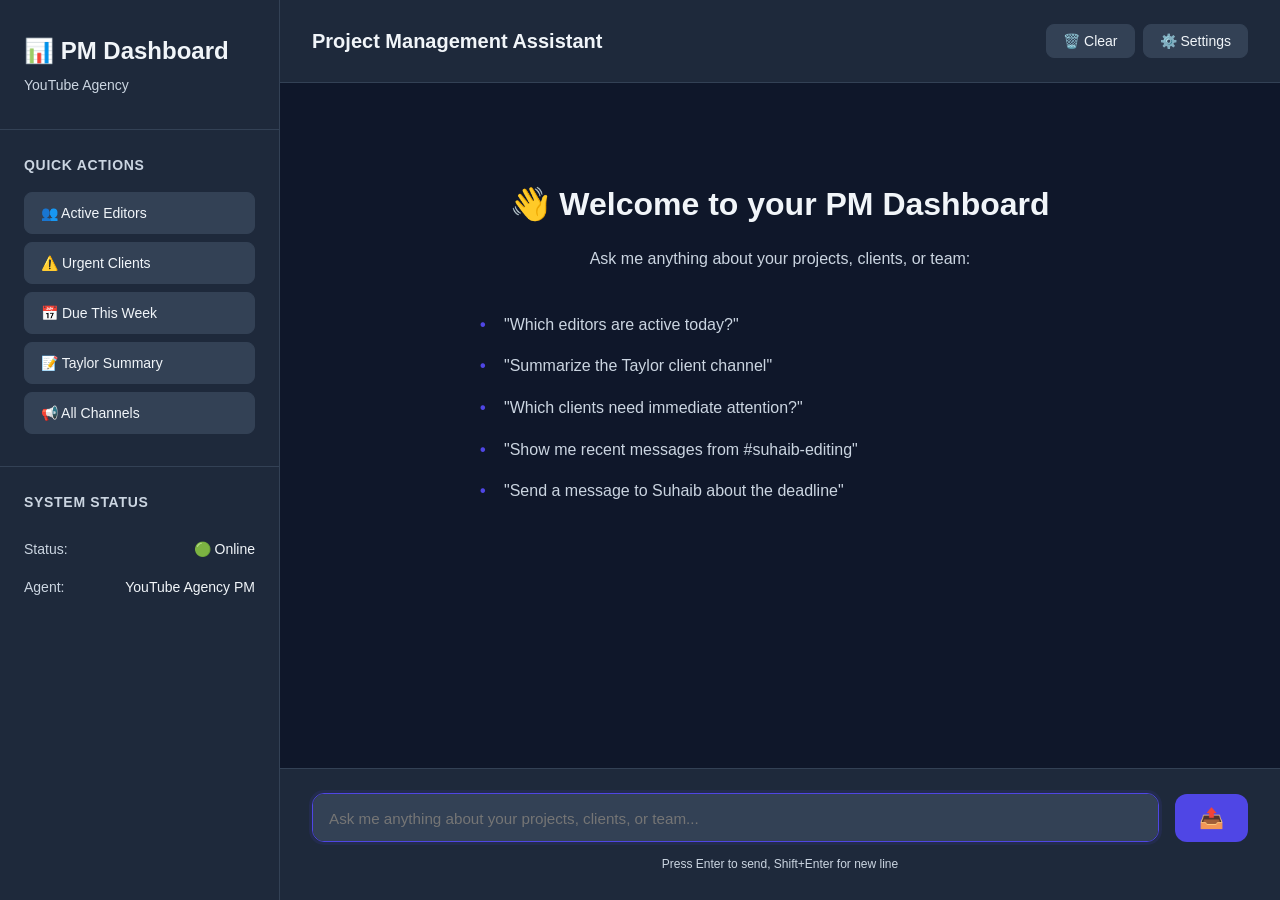
==== static/index.html @ f1010a76 "Initial commit: YouTube Agency PM Agent with web dashboard - DOEBI architecture (Directives, Orchest" ====
<!DOCTYPE html>
<html lang="en">
<head>
    <meta charset="UTF-8">
    <meta name="viewport" content="width=device-width, initial-scale=1.0">
    <title>YouTube Agency PM Dashboard</title>
    <link rel="stylesheet" href="/static/css/style.css">
</head>
<body>
    <div class="dashboard-container">
        <!-- Sidebar -->
        <div class="sidebar">
            <div class="logo">
                <h1>📊 PM Dashboard</h1>
                <p class="subtitle">YouTube Agency</p>
            </div>

            <div class="quick-actions">
                <h3>Quick Actions</h3>
                <button class="action-btn" onclick="quickQuery('Which editors are active today?')">
                    👥 Active Editors
                </button>
                <button class="action-btn" onclick="quickQuery('Which clients need immediate attention?')">
                    ⚠️ Urgent Clients
                </button>
                <button class="action-btn" onclick="quickQuery('Show me all projects due this week')">
                    📅 Due This Week
                </button>
                <button class="action-btn" onclick="quickQuery('Summarize Taylor client channel')">
                    📝 Taylor Summary
                </button>
                <button class="action-btn" onclick="quickQuery('List all channels')">
                    📢 All Channels
                </button>
            </div>

            <div class="stats">
                <h3>System Status</h3>
                <div class="stat-item">
                    <span class="stat-label">Status:</span>
                    <span class="stat-value" id="system-status">🟢 Online</span>
                </div>
                <div class="stat-item">
                    <span class="stat-label">Agent:</span>
                    <span class="stat-value">YouTube Agency PM</span>
                </div>
            </div>
        </div>

        <!-- Main Content -->
        <div class="main-content">
            <!-- Header -->
            <div class="header">
                <h2>Project Management Assistant</h2>
                <div class="header-actions">
                    <button class="icon-btn" onclick="clearChat()" title="Clear Chat">
                        🗑️ Clear
                    </button>
                    <button class="icon-btn" onclick="toggleSettings()" title="Settings">
                        ⚙️ Settings
                    </button>
                </div>
            </div>

            <!-- Chat Container -->
            <div class="chat-container" id="chat-container">
                <div class="welcome-message">
                    <h2>👋 Welcome to your PM Dashboard</h2>
                    <p>Ask me anything about your projects, clients, or team:</p>
                    <ul>
                        <li>"Which editors are active today?"</li>
                        <li>"Summarize the Taylor client channel"</li>
                        <li>"Which clients need immediate attention?"</li>
                        <li>"Show me recent messages from #suhaib-editing"</li>
                        <li>"Send a message to Suhaib about the deadline"</li>
                    </ul>
                </div>
            </div>

            <!-- Input Area -->
            <div class="input-container">
                <form id="chat-form" onsubmit="sendMessage(event)">
                    <textarea
                        id="message-input"
                        placeholder="Ask me anything about your projects, clients, or team..."
                        rows="1"
                        autofocus
                    ></textarea>
                    <button type="submit" id="send-btn" class="send-btn">
                        <span id="send-icon">📤</span>
                    </button>
                </form>
                <div class="input-footer">
                    <small>Press Enter to send, Shift+Enter for new line</small>
                </div>
            </div>
        </div>
    </div>

    <!-- Settings Modal -->
    <div id="settings-modal" class="modal">
        <div class="modal-content">
            <div class="modal-header">
                <h2>Settings</h2>
                <button class="close-btn" onclick="toggleSettings()">×</button>
            </div>
            <div class="modal-body">
                <div class="setting-item">
                    <label for="api-key">API Key:</label>
                    <input type="password" id="api-key" placeholder="Enter your API key">
                </div>
                <div class="setting-item">
                    <label for="client-name">Client Name:</label>
                    <input type="text" id="client-name" value="youtube_agency" readonly>
                </div>
                <div class="setting-item">
                    <label>
                        <input type="checkbox" id="auto-scroll" checked>
                        Auto-scroll to latest message
                    </label>
                </div>
            </div>
            <div class="modal-footer">
                <button class="btn-secondary" onclick="toggleSettings()">Cancel</button>
                <button class="btn-primary" onclick="saveSettings()">Save</button>
            </div>
        </div>
    </div>

    <script src="/static/js/app.js"></script>
</body>
</html>
---- static/css/style.css ----
/* Reset and Base Styles */
* {
    margin: 0;
    padding: 0;
    box-sizing: border-box;
}

:root {
    --primary-color: #4f46e5;
    --primary-hover: #4338ca;
    --secondary-color: #64748b;
    --bg-primary: #0f172a;
    --bg-secondary: #1e293b;
    --bg-tertiary: #334155;
    --text-primary: #f1f5f9;
    --text-secondary: #cbd5e1;
    --border-color: #334155;
    --success-color: #10b981;
    --warning-color: #f59e0b;
    --error-color: #ef4444;
    --shadow: 0 4px 6px -1px rgb(0 0 0 / 0.1);
}

body {
    font-family: -apple-system, BlinkMacSystemFont, 'Segoe UI', Roboto, 'Helvetica Neue', Arial, sans-serif;
    background: var(--bg-primary);
    color: var(--text-primary);
    line-height: 1.6;
    overflow: hidden;
}

/* Dashboard Layout */
.dashboard-container {
    display: flex;
    height: 100vh;
}

/* Sidebar */
.sidebar {
    width: 280px;
    background: var(--bg-secondary);
    border-right: 1px solid var(--border-color);
    display: flex;
    flex-direction: column;
    overflow-y: auto;
}

.logo {
    padding: 2rem 1.5rem;
    border-bottom: 1px solid var(--border-color);
}

.logo h1 {
    font-size: 1.5rem;
    margin-bottom: 0.25rem;
}

.subtitle {
    color: var(--text-secondary);
    font-size: 0.875rem;
}

.quick-actions {
    padding: 1.5rem;
    border-bottom: 1px solid var(--border-color);
}

.quick-actions h3 {
    font-size: 0.875rem;
    text-transform: uppercase;
    color: var(--text-secondary);
    margin-bottom: 1rem;
    font-weight: 600;
    letter-spacing: 0.05em;
}

.action-btn {
    width: 100%;
    padding: 0.75rem 1rem;
    margin-bottom: 0.5rem;
    background: var(--bg-tertiary);
    border: 1px solid var(--border-color);
    color: var(--text-primary);
    border-radius: 0.5rem;
    cursor: pointer;
    text-align: left;
    font-size: 0.875rem;
    transition: all 0.2s;
}

.action-btn:hover {
    background: var(--primary-color);
    border-color: var(--primary-color);
    transform: translateY(-1px);
}

.stats {
    padding: 1.5rem;
    flex-grow: 1;
}

.stats h3 {
    font-size: 0.875rem;
    text-transform: uppercase;
    color: var(--text-secondary);
    margin-bottom: 1rem;
    font-weight: 600;
    letter-spacing: 0.05em;
}

.stat-item {
    display: flex;
    justify-content: space-between;
    padding: 0.5rem 0;
    font-size: 0.875rem;
}

.stat-label {
    color: var(--text-secondary);
}

.stat-value {
    color: var(--text-primary);
    font-weight: 500;
}

/* Main Content */
.main-content {
    flex: 1;
    display: flex;
    flex-direction: column;
    overflow: hidden;
}

.header {
    padding: 1.5rem 2rem;
    background: var(--bg-secondary);
    border-bottom: 1px solid var(--border-color);
    display: flex;
    justify-content: space-between;
    align-items: center;
}

.header h2 {
    font-size: 1.25rem;
}

.header-actions {
    display: flex;
    gap: 0.5rem;
}

.icon-btn {
    padding: 0.5rem 1rem;
    background: var(--bg-tertiary);
    border: 1px solid var(--border-color);
    color: var(--text-primary);
    border-radius: 0.5rem;
    cursor: pointer;
    font-size: 0.875rem;
    transition: all 0.2s;
}

.icon-btn:hover {
    background: var(--primary-color);
    border-color: var(--primary-color);
}

/* Chat Container */
.chat-container {
    flex: 1;
    overflow-y: auto;
    padding: 2rem;
    background: var(--bg-primary);
}

.welcome-message {
    max-width: 600px;
    margin: 4rem auto;
    text-align: center;
}

.welcome-message h2 {
    margin-bottom: 1rem;
    font-size: 2rem;
}

.welcome-message p {
    color: var(--text-secondary);
    margin-bottom: 2rem;
}

.welcome-message ul {
    text-align: left;
    list-style: none;
    color: var(--text-secondary);
}

.welcome-message li {
    padding: 0.5rem 0;
    padding-left: 1.5rem;
    position: relative;
}

.welcome-message li::before {
    content: "•";
    position: absolute;
    left: 0;
    color: var(--primary-color);
    font-weight: bold;
}

/* Chat Messages */
.message {
    margin-bottom: 1.5rem;
    display: flex;
    gap: 1rem;
    max-width: 800px;
}

.message.user {
    margin-left: auto;
    flex-direction: row-reverse;
}

.message-avatar {
    width: 36px;
    height: 36px;
    border-radius: 50%;
    background: var(--primary-color);
    display: flex;
    align-items: center;
    justify-content: center;
    font-size: 1.25rem;
    flex-shrink: 0;
}

.message.assistant .message-avatar {
    background: var(--success-color);
}

.message-content {
    flex: 1;
}

.message-header {
    display: flex;
    align-items: center;
    gap: 0.5rem;
    margin-bottom: 0.5rem;
}

.message-author {
    font-weight: 600;
    font-size: 0.875rem;
}

.message-time {
    color: var(--text-secondary);
    font-size: 0.75rem;
}

.message-text {
    background: var(--bg-secondary);
    padding: 1rem;
    border-radius: 0.75rem;
    border: 1px solid var(--border-color);
    white-space: pre-wrap;
    line-height: 1.6;
}

.message.user .message-text {
    background: var(--primary-color);
}

.message-loading {
    display: flex;
    gap: 0.5rem;
    padding: 1rem;
}

.message-loading .dot {
    width: 8px;
    height: 8px;
    border-radius: 50%;
    background: var(--text-secondary);
    animation: bounce 1.4s infinite ease-in-out both;
}

.message-loading .dot:nth-child(1) {
    animation-delay: -0.32s;
}

.message-loading .dot:nth-child(2) {
    animation-delay: -0.16s;
}

@keyframes bounce {
    0%, 80%, 100% {
        transform: scale(0);
    }
    40% {
        transform: scale(1);
    }
}

/* Input Area */
.input-container {
    padding: 1.5rem 2rem;
    background: var(--bg-secondary);
    border-top: 1px solid var(--border-color);
}

#chat-form {
    display: flex;
    gap: 1rem;
    align-items: flex-end;
}

#message-input {
    flex: 1;
    padding: 1rem;
    background: var(--bg-tertiary);
    border: 1px solid var(--border-color);
    border-radius: 0.75rem;
    color: var(--text-primary);
    font-family: inherit;
    font-size: 0.95rem;
    resize: none;
    max-height: 150px;
    min-height: 48px;
}

#message-input:focus {
    outline: none;
    border-color: var(--primary-color);
    box-shadow: 0 0 0 3px rgba(79, 70, 229, 0.1);
}

.send-btn {
    padding: 0.75rem 1.5rem;
    background: var(--primary-color);
    border: none;
    border-radius: 0.75rem;
    color: white;
    cursor: pointer;
    font-size: 1.25rem;
    transition: all 0.2s;
    height: 48px;
    min-width: 48px;
}

.send-btn:hover {
    background: var(--primary-hover);
    transform: translateY(-1px);
}

.send-btn:disabled {
    background: var(--secondary-color);
    cursor: not-allowed;
    transform: none;
}

.input-footer {
    margin-top: 0.5rem;
    text-align: center;
}

.input-footer small {
    color: var(--text-secondary);
    font-size: 0.75rem;
}

/* Modal */
.modal {
    display: none;
    position: fixed;
    top: 0;
    left: 0;
    width: 100%;
    height: 100%;
    background: rgba(0, 0, 0, 0.7);
    z-index: 1000;
    align-items: center;
    justify-content: center;
}

.modal.active {
    display: flex;
}

.modal-content {
    background: var(--bg-secondary);
    border-radius: 1rem;
    width: 90%;
    max-width: 500px;
    border: 1px solid var(--border-color);
}

.modal-header {
    padding: 1.5rem;
    border-bottom: 1px solid var(--border-color);
    display: flex;
    justify-content: space-between;
    align-items: center;
}

.modal-header h2 {
    font-size: 1.25rem;
}

.close-btn {
    background: none;
    border: none;
    color: var(--text-primary);
    font-size: 2rem;
    cursor: pointer;
    padding: 0;
    width: 32px;
    height: 32px;
    display: flex;
    align-items: center;
    justify-content: center;
}

.modal-body {
    padding: 1.5rem;
}

.setting-item {
    margin-bottom: 1.5rem;
}

.setting-item label {
    display: block;
    margin-bottom: 0.5rem;
    color: var(--text-secondary);
    font-size: 0.875rem;
}

.setting-item input[type="text"],
.setting-item input[type="password"] {
    width: 100%;
    padding: 0.75rem;
    background: var(--bg-tertiary);
    border: 1px solid var(--border-color);
    border-radius: 0.5rem;
    color: var(--text-primary);
    font-family: inherit;
}

.setting-item input[type="checkbox"] {
    margin-right: 0.5rem;
}

.modal-footer {
    padding: 1.5rem;
    border-top: 1px solid var(--border-color);
    display: flex;
    justify-content: flex-end;
    gap: 0.5rem;
}

.btn-primary, .btn-secondary {
    padding: 0.75rem 1.5rem;
    border: none;
    border-radius: 0.5rem;
    cursor: pointer;
    font-size: 0.875rem;
    transition: all 0.2s;
}

.btn-primary {
    background: var(--primary-color);
    color: white;
}

.btn-primary:hover {
    background: var(--primary-hover);
}

.btn-secondary {
    background: var(--bg-tertiary);
    color: var(--text-primary);
    border: 1px solid var(--border-color);
}

.btn-secondary:hover {
    background: var(--border-color);
}

/* Scrollbar */
::-webkit-scrollbar {
    width: 8px;
    height: 8px;
}

::-webkit-scrollbar-track {
    background: var(--bg-primary);
}

::-webkit-scrollbar-thumb {
    background: var(--bg-tertiary);
    border-radius: 4px;
}

::-webkit-scrollbar-thumb:hover {
    background: var(--border-color);
}

/* Responsive */
@media (max-width: 768px) {
    .sidebar {
        display: none;
    }

    .chat-container {
        padding: 1rem;
    }

    .input-container {
        padding: 1rem;
    }
}
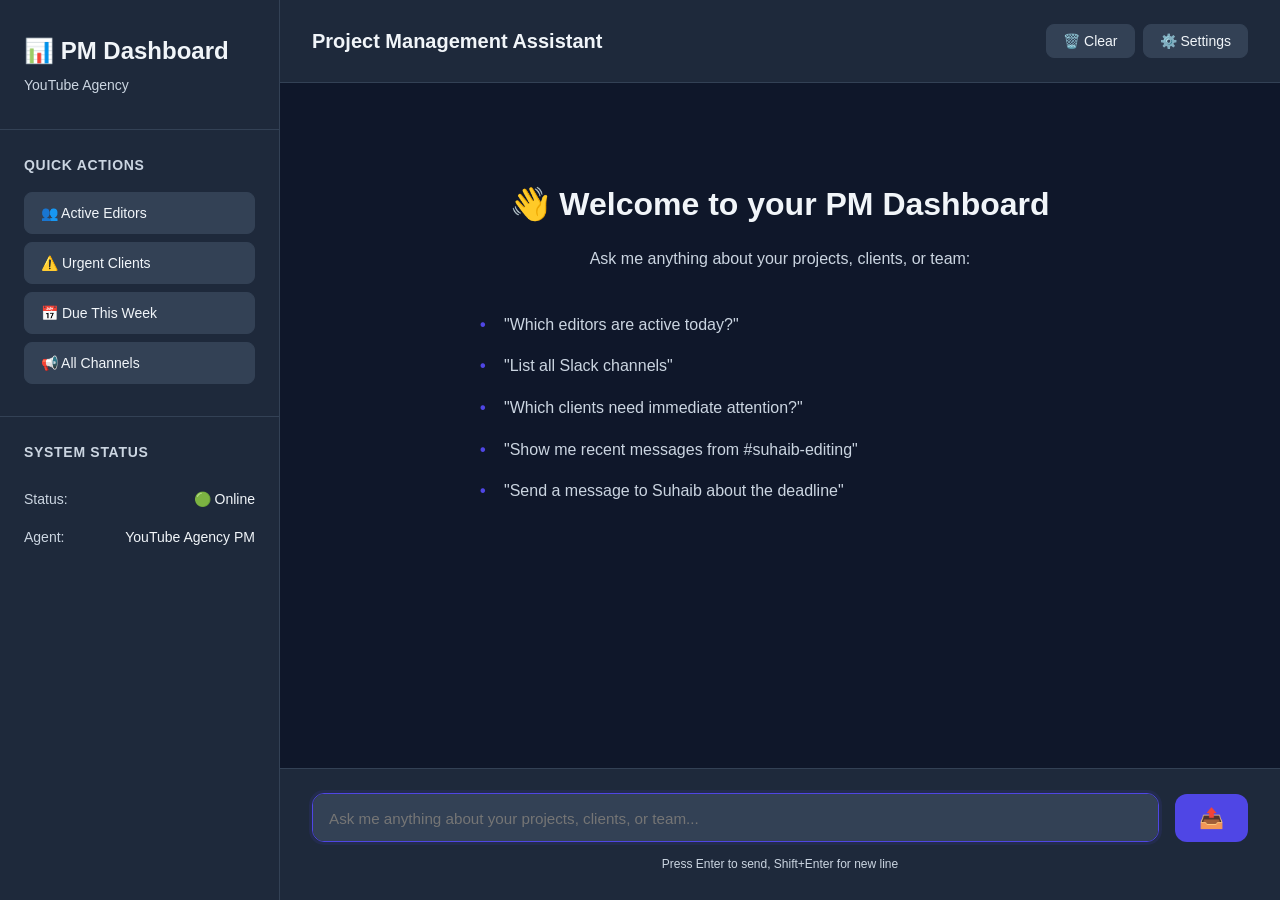
==== commit b0b93c6c: "Remove Taylor Summary from quick actions" ====
--- a/static/index.html
+++ b/static/index.html
@@ -25,9 +25,6 @@
                 </button>
                 <button class="action-btn" onclick="quickQuery('Show me all projects due this week')">
                     📅 Due This Week
-                </button>
-                <button class="action-btn" onclick="quickQuery('Summarize Taylor client channel')">
-                    📝 Taylor Summary
                 </button>
                 <button class="action-btn" onclick="quickQuery('List all channels')">
                     📢 All Channels
@@ -69,7 +66,7 @@
                     <p>Ask me anything about your projects, clients, or team:</p>
                     <ul>
                         <li>"Which editors are active today?"</li>
-                        <li>"Summarize the Taylor client channel"</li>
+                        <li>"List all Slack channels"</li>
                         <li>"Which clients need immediate attention?"</li>
                         <li>"Show me recent messages from #suhaib-editing"</li>
                         <li>"Send a message to Suhaib about the deadline"</li>
@@ -106,10 +103,6 @@
             </div>
             <div class="modal-body">
                 <div class="setting-item">
-                    <label for="api-key">API Key:</label>
-                    <input type="password" id="api-key" placeholder="Enter your API key">
-                </div>
-                <div class="setting-item">
                     <label for="client-name">Client Name:</label>
                     <input type="text" id="client-name" value="youtube_agency" readonly>
                 </div>
@@ -119,6 +112,9 @@
                         Auto-scroll to latest message
                     </label>
                 </div>
+                <p style="color: var(--text-secondary); font-size: 0.875rem; margin-top: 1rem;">
+                    🔒 Authentication is handled securely via Railway environment variables.
+                </p>
             </div>
             <div class="modal-footer">
                 <button class="btn-secondary" onclick="toggleSettings()">Cancel</button>
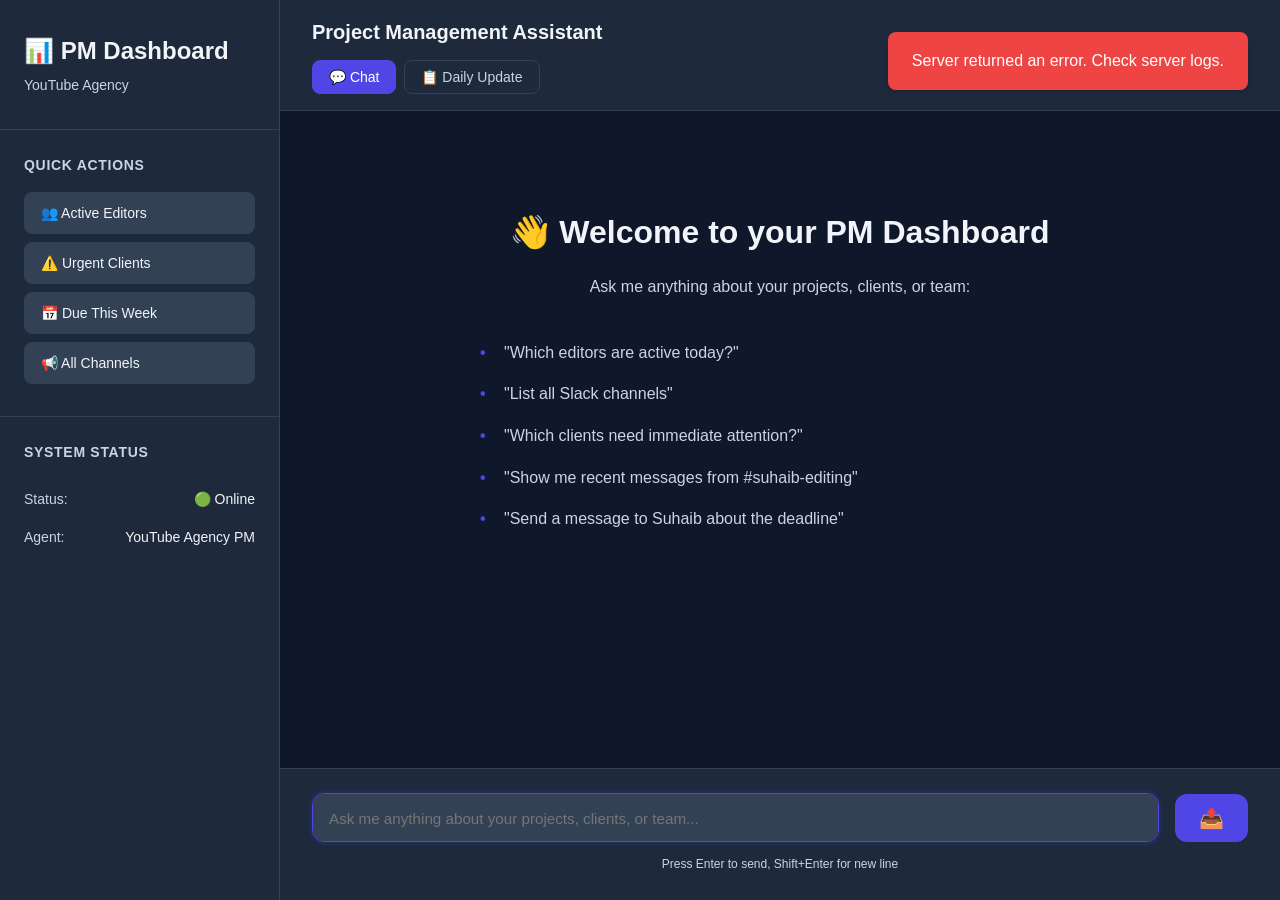
==== commit 06bfd741: "Add Claude Agent SDK with client guardrails - Migrate from Claude Code CLI subprocess to official Ag" ====
--- a/static/index.html
+++ b/static/index.html
@@ -48,10 +48,23 @@
         <div class="main-content">
             <!-- Header -->
             <div class="header">
-                <h2>Project Management Assistant</h2>
+                <div class="header-left">
+                    <h2>Project Management Assistant</h2>
+                    <div class="tab-nav">
+                        <button class="tab-btn active" data-tab="chat" type="button">
+                            💬 Chat
+                        </button>
+                        <button class="tab-btn" data-tab="daily-update" type="button">
+                            📋 Daily Update
+                        </button>
+                    </div>
+                </div>
                 <div class="header-actions">
-                    <button class="icon-btn" onclick="clearChat()" title="Clear Chat">
+                    <button class="icon-btn" id="clear-btn" onclick="clearChat()" title="Clear Chat">
                         🗑️ Clear
+                    </button>
+                    <button class="icon-btn" id="refresh-btn" onclick="refreshDailyUpdate()" title="Update Dashboard" style="display: none;">
+                        🔄 Update Dashboard
                     </button>
                     <button class="icon-btn" onclick="toggleSettings()" title="Settings">
                         ⚙️ Settings
@@ -71,6 +84,22 @@
                         <li>"Show me recent messages from #suhaib-editing"</li>
                         <li>"Send a message to Suhaib about the deadline"</li>
                     </ul>
+                </div>
+            </div>
+
+            <!-- Daily Update Container -->
+            <div class="daily-update-container" id="daily-update-container" style="display: none;">
+                <div class="daily-update-header">
+                    <div class="update-info">
+                        <span class="update-label">Last Updated:</span>
+                        <span class="update-time" id="last-update-time">Never</span>
+                    </div>
+                </div>
+                <div class="daily-update-content" id="daily-update-content">
+                    <div class="empty-state">
+                        <h3>📋 Daily Update</h3>
+                        <p>Click "Update Dashboard" to fetch the latest Slack updates across all channels.</p>
+                    </div>
                 </div>
             </div>
 
--- a/static/css/style.css
+++ b/static/css/style.css
@@ -133,16 +133,51 @@
 }
 
 .header {
-    padding: 1.5rem 2rem;
+    padding: 1rem 2rem;
     background: var(--bg-secondary);
     border-bottom: 1px solid var(--border-color);
     display: flex;
     justify-content: space-between;
     align-items: center;
+    gap: 1rem;
+}
+
+.header-left {
+    display: flex;
+    flex-direction: column;
+    gap: 0.75rem;
 }
 
 .header h2 {
     font-size: 1.25rem;
+}
+
+/* Tab Navigation */
+.tab-nav {
+    display: flex;
+    gap: 0.5rem;
+}
+
+.tab-btn {
+    padding: 0.5rem 1rem;
+    background: transparent;
+    border: 1px solid var(--border-color);
+    color: var(--text-secondary);
+    border-radius: 0.5rem;
+    cursor: pointer;
+    font-size: 0.875rem;
+    transition: all 0.2s;
+}
+
+.tab-btn:hover {
+    background: var(--bg-tertiary);
+    color: var(--text-primary);
+}
+
+.tab-btn.active {
+    background: var(--primary-color);
+    border-color: var(--primary-color);
+    color: white;
 }
 
 .header-actions {
@@ -208,6 +243,118 @@
     left: 0;
     color: var(--primary-color);
     font-weight: bold;
+}
+
+/* Daily Update Container */
+.daily-update-container {
+    flex: 1;
+    overflow-y: auto;
+    padding: 2rem;
+    background: var(--bg-primary);
+    display: flex;
+    flex-direction: column;
+}
+
+.daily-update-header {
+    margin-bottom: 1.5rem;
+    display: flex;
+    justify-content: space-between;
+    align-items: center;
+}
+
+.update-info {
+    display: flex;
+    align-items: center;
+    gap: 0.5rem;
+    font-size: 0.875rem;
+}
+
+.update-label {
+    color: var(--text-secondary);
+}
+
+.update-time {
+    color: var(--primary-color);
+    font-weight: 600;
+}
+
+.daily-update-content {
+    flex: 1;
+}
+
+.empty-state,
+.loading-state,
+.error-state {
+    display: flex;
+    flex-direction: column;
+    align-items: center;
+    justify-content: center;
+    text-align: center;
+    padding: 4rem 2rem;
+    background: var(--bg-secondary);
+    border-radius: 1rem;
+    border: 1px solid var(--border-color);
+}
+
+.empty-state h3,
+.loading-state h3,
+.error-state h3 {
+    font-size: 1.5rem;
+    margin-bottom: 1rem;
+}
+
+.empty-state p,
+.loading-state p,
+.error-state p {
+    color: var(--text-secondary);
+    max-width: 400px;
+}
+
+.loading-state .message-loading {
+    margin-bottom: 1rem;
+}
+
+/* Update Card */
+.update-card {
+    background: var(--bg-secondary);
+    border-radius: 1rem;
+    border: 1px solid var(--border-color);
+    overflow: hidden;
+}
+
+.update-card-header {
+    display: flex;
+    align-items: center;
+    gap: 0.75rem;
+    padding: 1.25rem 1.5rem;
+    background: var(--bg-tertiary);
+    border-bottom: 1px solid var(--border-color);
+}
+
+.update-card-icon {
+    font-size: 1.5rem;
+}
+
+.update-card-header h3 {
+    font-size: 1.125rem;
+    font-weight: 600;
+}
+
+.update-card-body {
+    padding: 1.5rem;
+    line-height: 1.8;
+    white-space: pre-wrap;
+}
+
+.update-card-body code {
+    background: var(--bg-tertiary);
+    padding: 0.125rem 0.375rem;
+    border-radius: 0.25rem;
+    font-size: 0.875em;
+}
+
+.update-card-body strong {
+    color: var(--primary-color);
 }
 
 /* Chat Messages */
